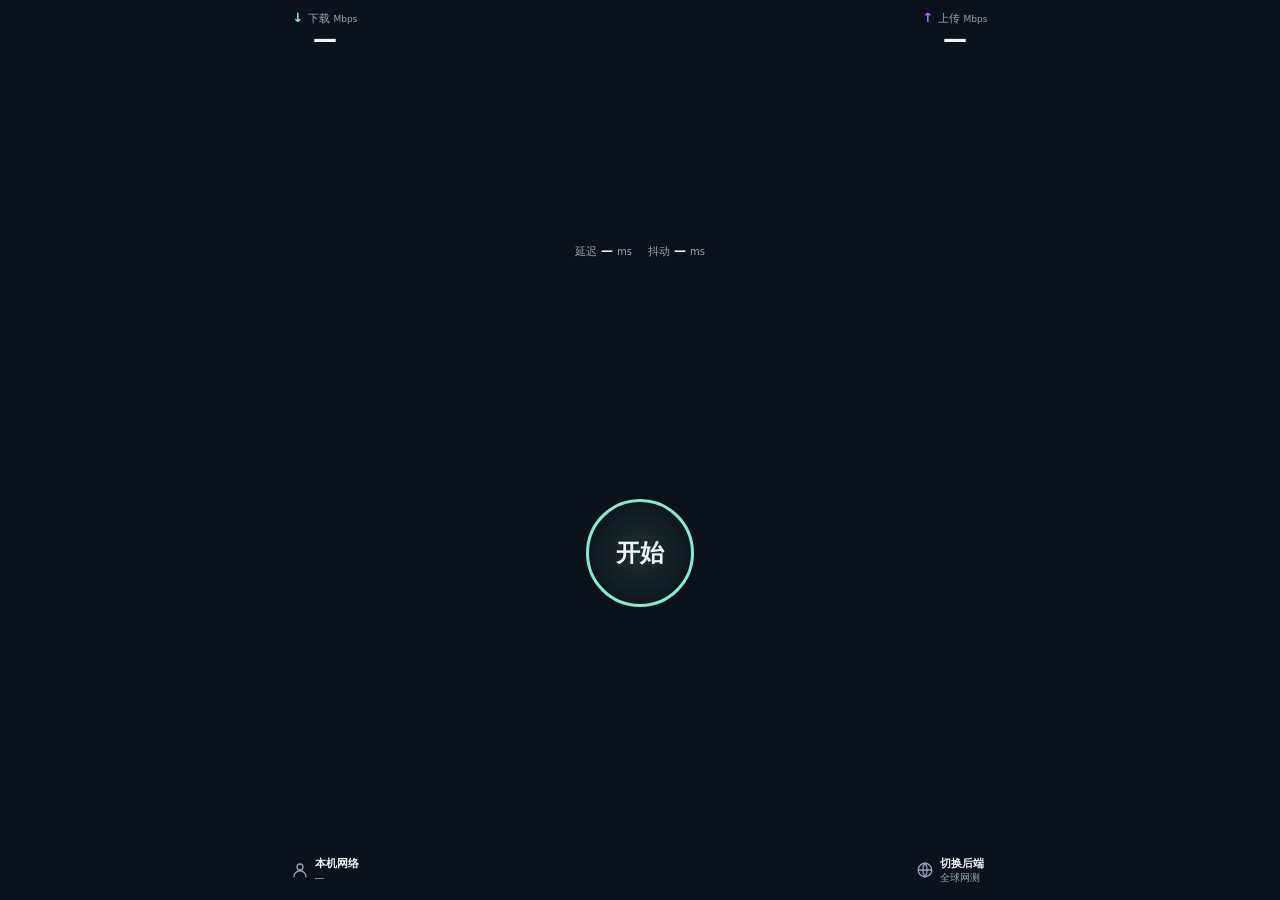
==== plugins/speedtest/index.html @ 68adb884 "speedtest: add the speed test app" ====
<!doctype html>
<html lang="zh">
<head>
<meta charset="utf-8">
<meta name="viewport" content="width=device-width,initial-scale=1,user-scalable=no">
<title>测速</title>
<link rel="stylesheet" href="speedtest.css?v=5">
</head>
<body>
<main class="screen">
 <section class="headlines" aria-label="测速结果">
  <div class="headline">
   <div class="headline-label"><span class="arrow" aria-hidden="true">↓</span> <span data-text="download">下载</span> <span class="unit">Mbps</span></div>
   <output id="download" class="headline-value">—</output>
  </div>
  <div class="headline">
   <div class="headline-label"><span class="arrow up" aria-hidden="true">↑</span> <span data-text="upload">上传</span> <span class="unit">Mbps</span></div>
   <output id="upload" class="headline-value">—</output>
  </div>
 </section>
 <section class="stats" aria-label="延迟">
  <div class="stat"><span class="stat-label" data-text="ping">延迟</span> <output id="ping" class="stat-value">—</output> <span class="stat-unit">ms</span></div>
  <div class="stat"><span class="stat-label" data-text="jitter">抖动</span> <output id="jitter" class="stat-value">—</output> <span class="stat-unit">ms</span></div>
 </section>
 <section id="dial" class="dial" aria-label="测速仪表">
  <svg id="gauge-svg" class="gauge-svg" viewBox="0 0 196 196" aria-hidden="true" hidden>
   <path id="gauge-arc-bg" class="gauge-arc-bg" fill="none"/>
   <path id="gauge-arc" class="gauge-arc" fill="none"/>
   <g id="gauge-marks"></g>
   <g id="needle-group" hidden>
    <polygon id="gauge-needle" class="gauge-needle"/>
    <circle id="gauge-hub" class="gauge-hub" cx="98" cy="98" r="7"/>
   </g>
  </svg>
  <button id="go-btn" class="go-btn" type="button"><span data-text="go">开始</span></button>
  <div id="readout" class="readout" hidden>
   <output id="readout-value" class="readout-value">···</output>
   <span id="readout-unit" class="readout-unit"></span>
  </div>
 </section>
 <section class="where">
  <div id="network-card" class="info">
   <svg class="info-icon" viewBox="0 0 24 24" aria-hidden="true"><circle cx="12" cy="8" r="4"/><path d="M4 21a8 8 0 0 1 16 0"/></svg>
   <span class="info-text"><span id="isp" class="info-top">本机网络</span><span id="ip" class="info-bottom">—</span></span>
  </div>
  <button id="backend-btn" class="info" type="button">
   <svg class="info-icon" viewBox="0 0 24 24" aria-hidden="true"><circle cx="12" cy="12" r="9"/><path d="M3 12h18M12 3a15 15 0 0 1 0 18M12 3a15 15 0 0 0 0 18"/></svg>
   <span class="info-text"><span id="sponsor" class="info-top">切换后端</span><span id="server" class="info-bottom">全球网测</span></span>
  </button>
 </section>
</main>
<div id="backend-modal" class="scrim" hidden>
 <section class="sheet" role="dialog" aria-modal="true" aria-labelledby="backend-title">
  <strong id="backend-title" data-text="backendTitle">切换后端</strong>
  <div class="sheet-actions">
   <button id="backend-global" class="sheet-button" type="button" data-text="backendGlobal">全球网测</button>
   <button id="backend-speedtest" class="sheet-button" type="button">speedtest.net</button>
   <button id="backend-cancel" class="sheet-button ghost" type="button" data-text="cancel">取消</button>
  </div>
 </section>
</div>
<div id="install-modal" class="scrim" hidden>
 <section class="sheet" role="dialog" aria-modal="true" aria-labelledby="install-title">
  <strong id="install-title" data-text="installTitle">安装测速程序</strong>
  <p id="install-body"></p>
  <div class="sheet-actions">
   <button id="install-confirm" class="sheet-button primary" type="button" data-text="install">下载安装</button>
   <button id="install-cancel" class="sheet-button ghost" type="button" data-text="cancel">取消</button>
  </div>
 </section>
</div>
<div id="progress-modal" class="scrim" hidden>
 <section class="sheet" role="dialog" aria-modal="true" aria-labelledby="progress-title">
  <strong id="progress-title">正在安装</strong>
  <p id="progress-step"></p>
  <div class="progress-line"><output id="progress-pct" class="progress-pct">0%</output></div>
  <div class="progress-track"><div id="progress-bar" class="progress-bar"></div></div>
  <div class="sheet-actions">
   <button id="progress-cancel" class="sheet-button ghost" type="button">取消</button>
  </div>
 </section>
</div>
<script src="/sdk/e5.js"></script>
<script src="speedtest.js?v=4"></script>
</body>
</html>
---- plugins/speedtest/speedtest.css ----
:root {
 color-scheme:dark;
 --bg:#0c121b;
 --surface-rgb:24,33,46;
 --button-rgb:35,50,70;
 --active-rgb:28,57,55;
 --surface:rgb(var(--surface-rgb));
 --button:rgb(var(--button-rgb));
 --active:rgb(var(--active-rgb));
 --text:#f1f5fa;
 --dim:#96a5b9;
 --line:#283444;
 --accent:#85ebcd;
 --up:#c06bff;
 --poor:#f0625a;
 --phase:var(--accent);
 --ui-opacity:.7;
 --dial:min(200px, 88vw, calc(100vh - 132px));
}
body[data-theme=light] { color-scheme:light; }
body[data-phase=UPLOAD] { --phase:var(--up); }
body[data-phase=FAILED] { --phase:var(--poor); }
* { box-sizing:border-box; }
html, body { margin:0; width:100%; height:100%; overflow:hidden; background:var(--bg); color:var(--text); font:14px "Noto Sans CJK SC", "DejaVu Sans", sans-serif; cursor:none; user-select:none; }
body { position:relative; display:flex; flex-direction:column; padding:10px 14px 12px; }
[hidden] { display:none !important; }
button { font:inherit; color:inherit; border:0; background:transparent; cursor:none; outline:none; }
button:focus-visible { outline:2px solid var(--accent); outline-offset:2px; }
output { display:inline-block; }
svg { fill:none; stroke:currentColor; stroke-width:1.7; stroke-linecap:round; stroke-linejoin:round; }
.screen { display:flex; flex:1; min-height:0; flex-direction:column; align-items:center; justify-content:space-between; gap:4px; }
.headlines { display:flex; width:100%; gap:8px; flex-shrink:0; }
.headline { display:flex; flex:1; min-width:0; flex-direction:column; align-items:center; }
.headline-label { display:flex; align-items:baseline; gap:4px; }
.headline-label .arrow { color:var(--accent); font-size:13px; font-weight:700; }
.headline-label .arrow.up { color:var(--up); }
.headline-label [data-text] { color:var(--dim); font-size:11px; }
.headline-label .unit { color:var(--dim); font-size:9px; }
.headline-value { font-size:24px; font-weight:700; line-height:1.1; font-variant-numeric:tabular-nums; }
.stats { display:flex; align-items:baseline; justify-content:center; gap:16px; flex-shrink:0; margin-top:-6px; }
.stat { display:flex; align-items:baseline; gap:4px; }
.stat-label { color:var(--dim); font-size:11px; }
.stat-value { color:var(--text); font-size:12px; font-weight:700; font-variant-numeric:tabular-nums; }
.stat-unit { color:var(--dim); font-size:10px; }
.dial { position:relative; width:var(--dial); height:calc(var(--dial) * 96 / 100); flex-shrink:0; }
.gauge-svg { display:block; width:100%; height:100%; overflow:visible; }
.gauge-arc-bg { stroke:var(--line); stroke-width:10; stroke-linecap:round; }
.gauge-arc { stroke:var(--phase); stroke-width:10; stroke-linecap:round; transition:stroke .2s; }
.mark { fill:var(--dim); stroke:none; font-family:inherit; font-size:10px; font-weight:400; text-anchor:middle; dominant-baseline:middle; }
.mark.on { fill:var(--text); }
.gauge-needle { fill:var(--text); stroke:none; opacity:.9; }
.gauge-hub { fill:var(--bg); stroke:var(--phase); stroke-width:3; }
.go-btn { position:absolute; top:50%; left:50%; display:flex; width:108px; height:108px; align-items:center; justify-content:center; transform:translate(-50%, -50%); border:3px solid var(--accent); border-radius:50%; background:radial-gradient(circle, rgba(133, 235, 205, .14) 0%, rgba(133, 235, 205, .02) 70%, transparent 100%); font-size:24px; font-weight:700; transition:transform .12s, background .16s, border-color .16s; }
.go-btn:active { transform:translate(-50%, -50%) scale(.94); }
.go-btn:focus-visible { background:rgba(133, 235, 205, .24); border-color:var(--text); box-shadow:none; }
.readout { position:absolute; top:calc(50% + 12px); left:50%; display:flex; flex-direction:column; align-items:center; transform:translateX(-50%); pointer-events:none; }
.readout-value { font-size:32px; font-weight:700; line-height:1.05; font-variant-numeric:tabular-nums; }
.readout-unit { margin-top:2px; color:var(--phase); font-size:11px; font-weight:700; line-height:1.2; white-space:nowrap; }
.where { display:flex; width:100%; gap:10px; padding-top:6px; flex-shrink:0; }
.info { display:flex; flex:1; min-width:0; align-items:center; justify-content:center; gap:6px; padding:4px; border-radius:11px; text-align:left; }
.info-icon { width:18px; height:18px; flex:0 0 18px; color:var(--dim); }
.info-text { display:flex; min-width:0; flex-direction:column; text-align:left; }
.info-top, .info-bottom { max-width:100%; overflow:hidden; white-space:nowrap; text-overflow:ellipsis; }
.info-top { font-size:11px; font-weight:700; line-height:14px; }
.info-bottom { color:var(--dim); font-size:10px; line-height:13px; }
#backend-btn .info-text { padding-right:12px; }
#backend-btn:active:not(:disabled) { background:var(--button); }
#backend-btn:focus-visible { outline:2px solid var(--accent); outline-offset:-2px; }
.scrim { position:fixed; inset:0; z-index:3; display:flex; align-items:flex-end; background:rgba(0, 0, 0, .6); }
.sheet { display:flex; width:100%; max-height:100%; overflow:auto; flex-direction:column; gap:10px; padding:20px 16px 16px; border:1px solid var(--line); border-radius:22px 22px 0 0; background:var(--bg); }
.sheet strong { font-size:18px; }
.sheet p { margin:0; color:var(--dim); font-size:12px; line-height:1.5; overflow-wrap:anywhere; }
.sheet-actions { display:flex; flex-direction:column; gap:8px; margin-top:2px; }
.sheet-button { width:100%; min-height:42px; padding:10px 12px; border-radius:11px; background:var(--button); font-size:14px; }
.sheet-button:active:not(:disabled) { background:var(--active); }
.sheet-button:focus-visible { outline:2px solid var(--text); outline-offset:-2px; }
.sheet-button.current { background:var(--accent); color:var(--bg); font-weight:600; }
.sheet-button.primary { background:var(--accent); color:var(--bg); font-weight:600; }
.sheet-button.ghost { background:transparent; color:var(--dim); }
.progress-line { display:flex; align-items:baseline; justify-content:space-between; gap:8px; }
.progress-pct { font-size:20px; font-weight:700; font-variant-numeric:tabular-nums; }
.progress-track { height:8px; overflow:hidden; border-radius:4px; background:var(--line); }
.progress-bar { width:0; height:100%; border-radius:4px; background:var(--accent); transition:width .2s; }
body.desktop-wallpaper { background:transparent; }
body.desktop-wallpaper::before { content:""; position:fixed; inset:0; z-index:0; pointer-events:none; background-image:linear-gradient(#0c121b33, #0c121b55), var(--desktop-wallpaper); background-position:center; background-size:cover; }
body.desktop-wallpaper .screen { position:relative; z-index:1; }
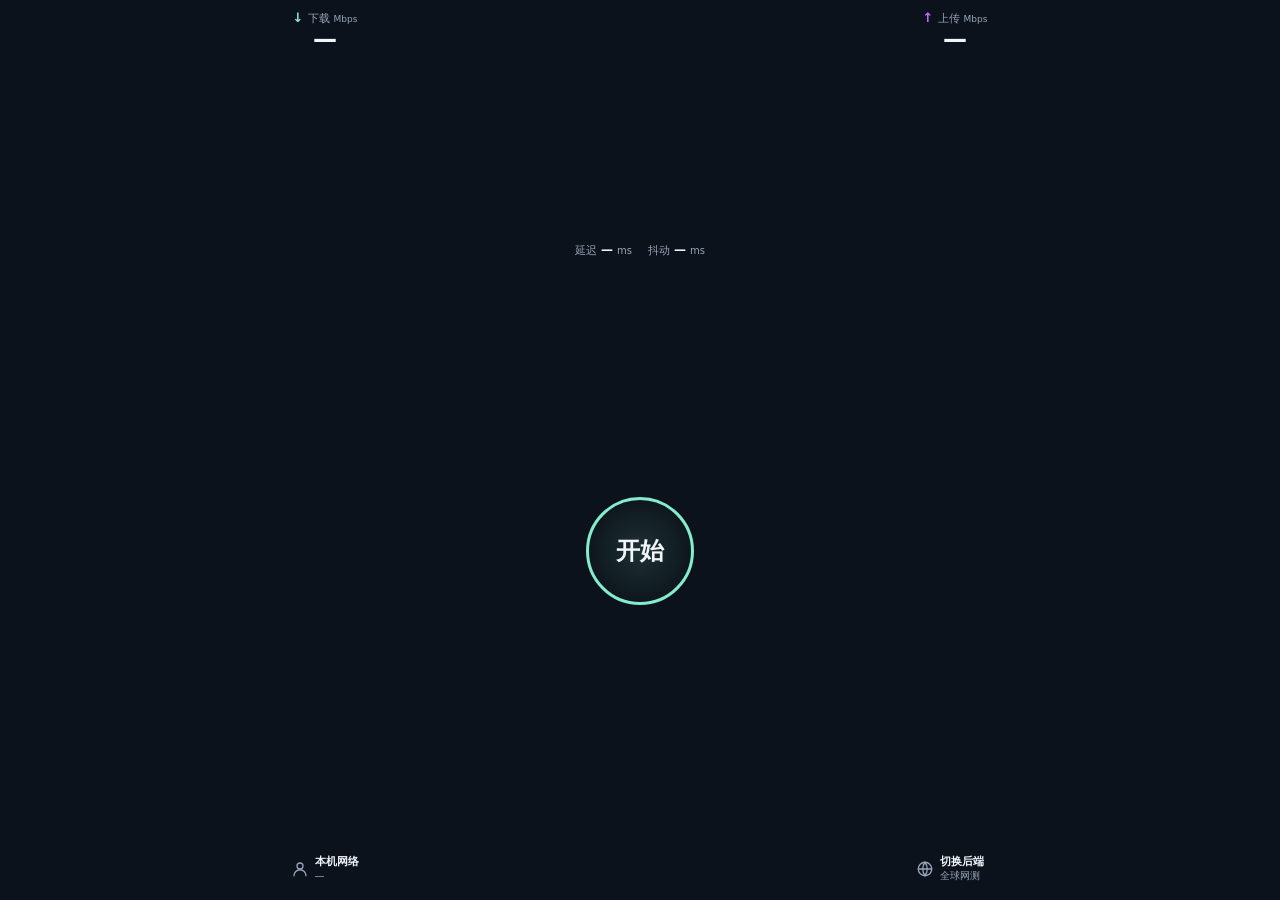
==== commit 4dc946ef: "speedtest: info lines tall enough for descenders" ====
--- a/plugins/speedtest/index.html
+++ b/plugins/speedtest/index.html
@@ -4,7 +4,7 @@
 <meta charset="utf-8">
 <meta name="viewport" content="width=device-width,initial-scale=1,user-scalable=no">
 <title>测速</title>
-<link rel="stylesheet" href="speedtest.css?v=5">
+<link rel="stylesheet" href="speedtest.css?v=6">
 </head>
 <body>
 <main class="screen">
--- a/plugins/speedtest/speedtest.css
+++ b/plugins/speedtest/speedtest.css
@@ -61,8 +61,8 @@
 .info-icon { width:18px; height:18px; flex:0 0 18px; color:var(--dim); }
 .info-text { display:flex; min-width:0; flex-direction:column; text-align:left; }
 .info-top, .info-bottom { max-width:100%; overflow:hidden; white-space:nowrap; text-overflow:ellipsis; }
-.info-top { font-size:11px; font-weight:700; line-height:14px; }
-.info-bottom { color:var(--dim); font-size:10px; line-height:13px; }
+.info-top { font-size:11px; font-weight:700; line-height:1.45; }
+.info-bottom { color:var(--dim); font-size:10px; line-height:1.45; }
 #backend-btn .info-text { padding-right:12px; }
 #backend-btn:active:not(:disabled) { background:var(--button); }
 #backend-btn:focus-visible { outline:2px solid var(--accent); outline-offset:-2px; }
